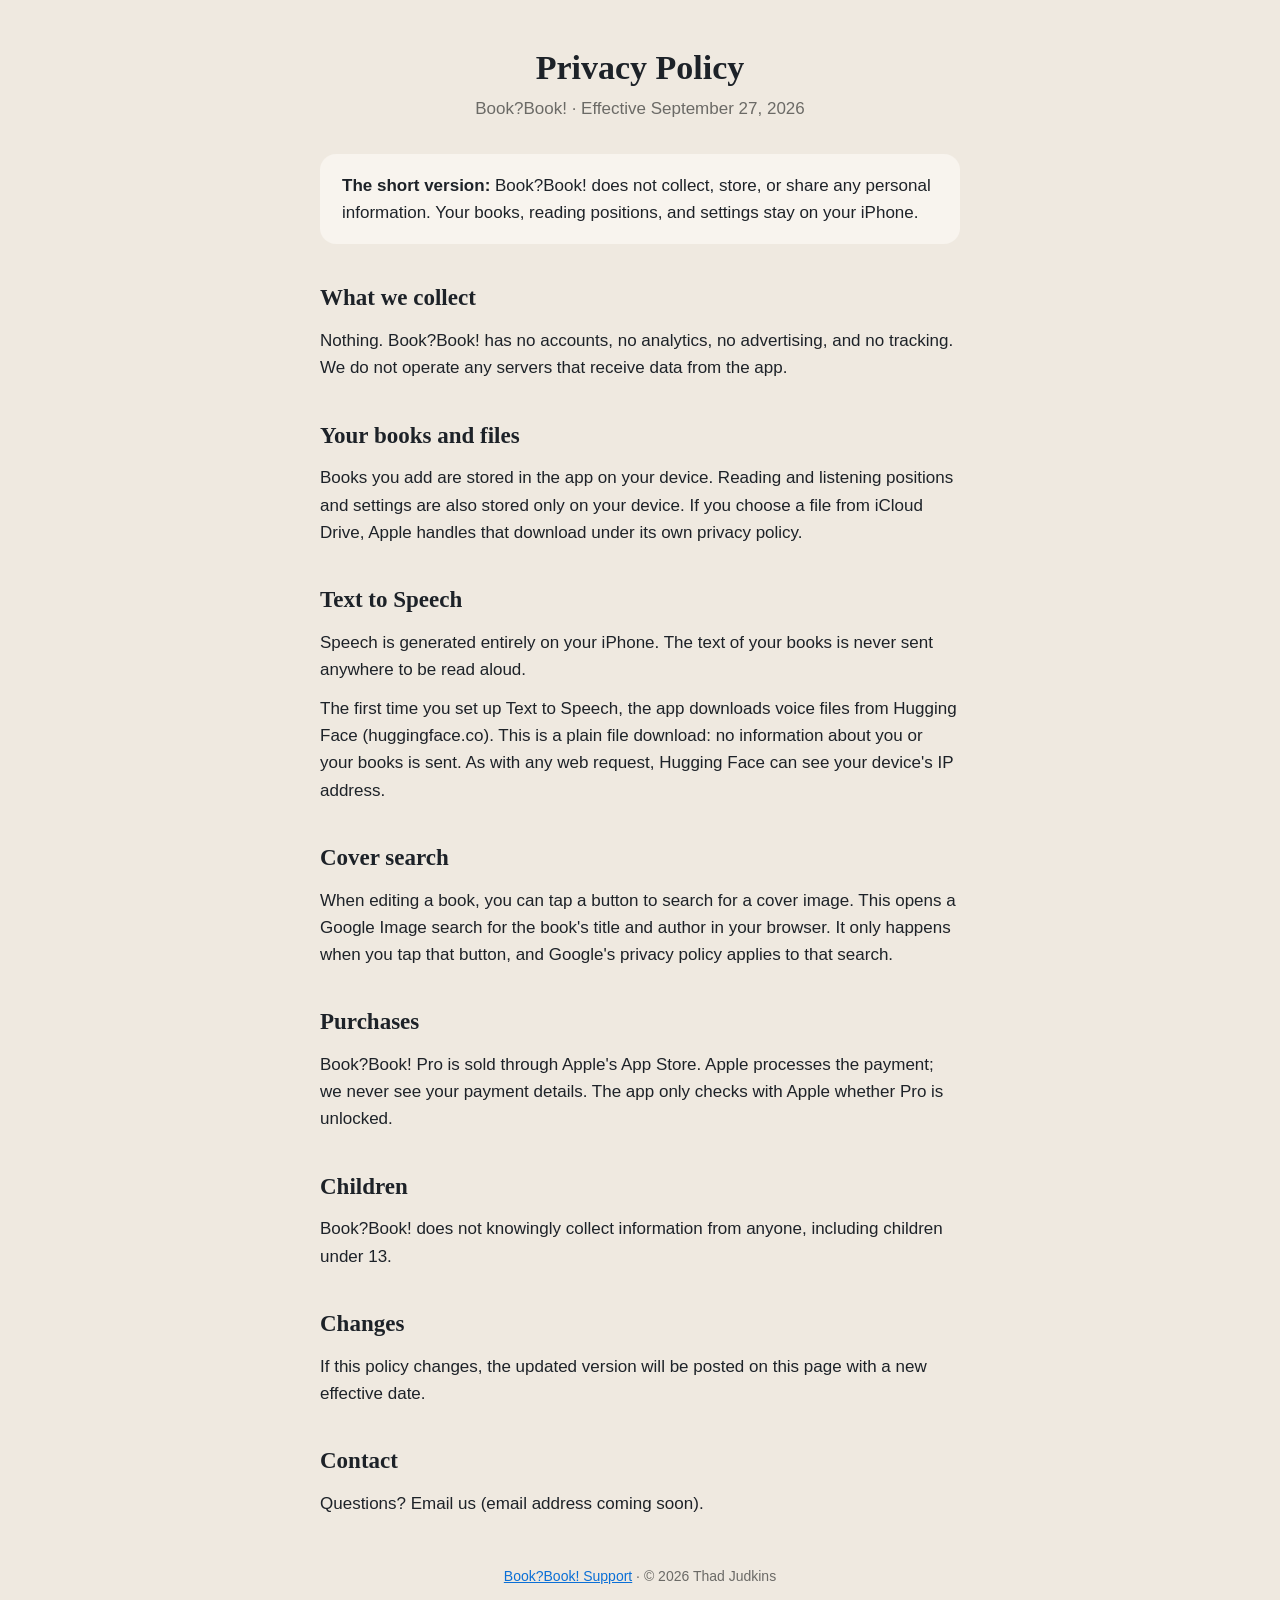
==== privacy.html @ 7fc7e23e "Add Book?Book! support page and privacy policy Co-Authored-By: Claude Opus 5.5 <noreply@anthropic.co" ====
<!DOCTYPE html>
<html lang="en">
<head>
  <meta charset="utf-8">
  <meta name="viewport" content="width=device-width, initial-scale=1">
  <title>Book?Book! Privacy Policy</title>
  <meta name="description" content="Privacy policy for the Book?Book! iPhone app.">
  <link rel="stylesheet" href="style.css">
</head>
<body>
<main>
  <header>
    <h1>Privacy Policy</h1>
    <p class="sub">Book?Book! &middot; Effective September 27, 2026</p>
  </header>

  <div class="card">
    <strong>The short version:</strong> Book?Book! does not collect, store, or share any personal information. Your books, reading positions, and settings stay on your iPhone.
  </div>

  <h2>What we collect</h2>
  <p>Nothing. Book?Book! has no accounts, no analytics, no advertising, and no tracking. We do not operate any servers that receive data from the app.</p>

  <h2>Your books and files</h2>
  <p>Books you add are stored in the app on your device. Reading and listening positions and settings are also stored only on your device. If you choose a file from iCloud Drive, Apple handles that download under its own privacy policy.</p>

  <h2>Text to Speech</h2>
  <p>Speech is generated entirely on your iPhone. The text of your books is never sent anywhere to be read aloud.</p>
  <p>The first time you set up Text to Speech, the app downloads voice files from Hugging Face (huggingface.co). This is a plain file download: no information about you or your books is sent. As with any web request, Hugging Face can see your device's IP address.</p>

  <h2>Cover search</h2>
  <p>When editing a book, you can tap a button to search for a cover image. This opens a Google Image search for the book's title and author in your browser. It only happens when you tap that button, and Google's privacy policy applies to that search.</p>

  <h2>Purchases</h2>
  <p>Book?Book! Pro is sold through Apple's App Store. Apple processes the payment; we never see your payment details. The app only checks with Apple whether Pro is unlocked.</p>

  <h2>Children</h2>
  <p>Book?Book! does not knowingly collect information from anyone, including children under 13.</p>

  <h2>Changes</h2>
  <p>If this policy changes, the updated version will be posted on this page with a new effective date.</p>

  <h2>Contact</h2>
  <p>Questions? Email us (email address coming soon).</p>

  <footer><a href="index.html">Book?Book! Support</a> &middot; &copy; 2026 Thad Judkins</footer>
</main>
</body>
</html>
---- style.css ----
:root {
  --bg: #efe9e0;
  --text: #1d2228;
  --muted: #6b6a66;
  --accent: #d87a62;
  --link: #0a6fd6;
  --card: #f8f4ee;
}
@media (prefers-color-scheme: dark) {
  :root {
    --bg: #1b1c1e;
    --text: #ece8e1;
    --muted: #a39f98;
    --link: #5aa9ff;
    --card: #25272a;
  }
}
* { box-sizing: border-box; }
body {
  margin: 0;
  background: var(--bg);
  color: var(--text);
  font: 17px/1.6 -apple-system, BlinkMacSystemFont, "Segoe UI", Helvetica, Arial, sans-serif;
}
main { max-width: 680px; margin: 0 auto; padding: 48px 20px 64px; }
header { text-align: center; margin-bottom: 32px; }
.badge {
  width: 64px; height: 64px; border-radius: 50%;
  background: var(--accent); color: #fff;
  display: inline-flex; align-items: center; justify-content: center;
  font-size: 30px; margin-bottom: 12px;
}
h1 { font-family: Georgia, "Times New Roman", serif; font-size: 34px; line-height: 1.2; margin: 0 0 6px; }
h2 { font-family: Georgia, "Times New Roman", serif; font-size: 23px; margin: 36px 0 10px; }
h3 { font-size: 17px; margin: 22px 0 4px; }
p, li { margin: 0 0 12px; }
.sub { color: var(--muted); margin: 0; }
.card { background: var(--card); border-radius: 16px; padding: 18px 22px; margin: 20px 0; }
a { color: var(--link); }
footer { color: var(--muted); font-size: 14px; text-align: center; margin-top: 48px; }
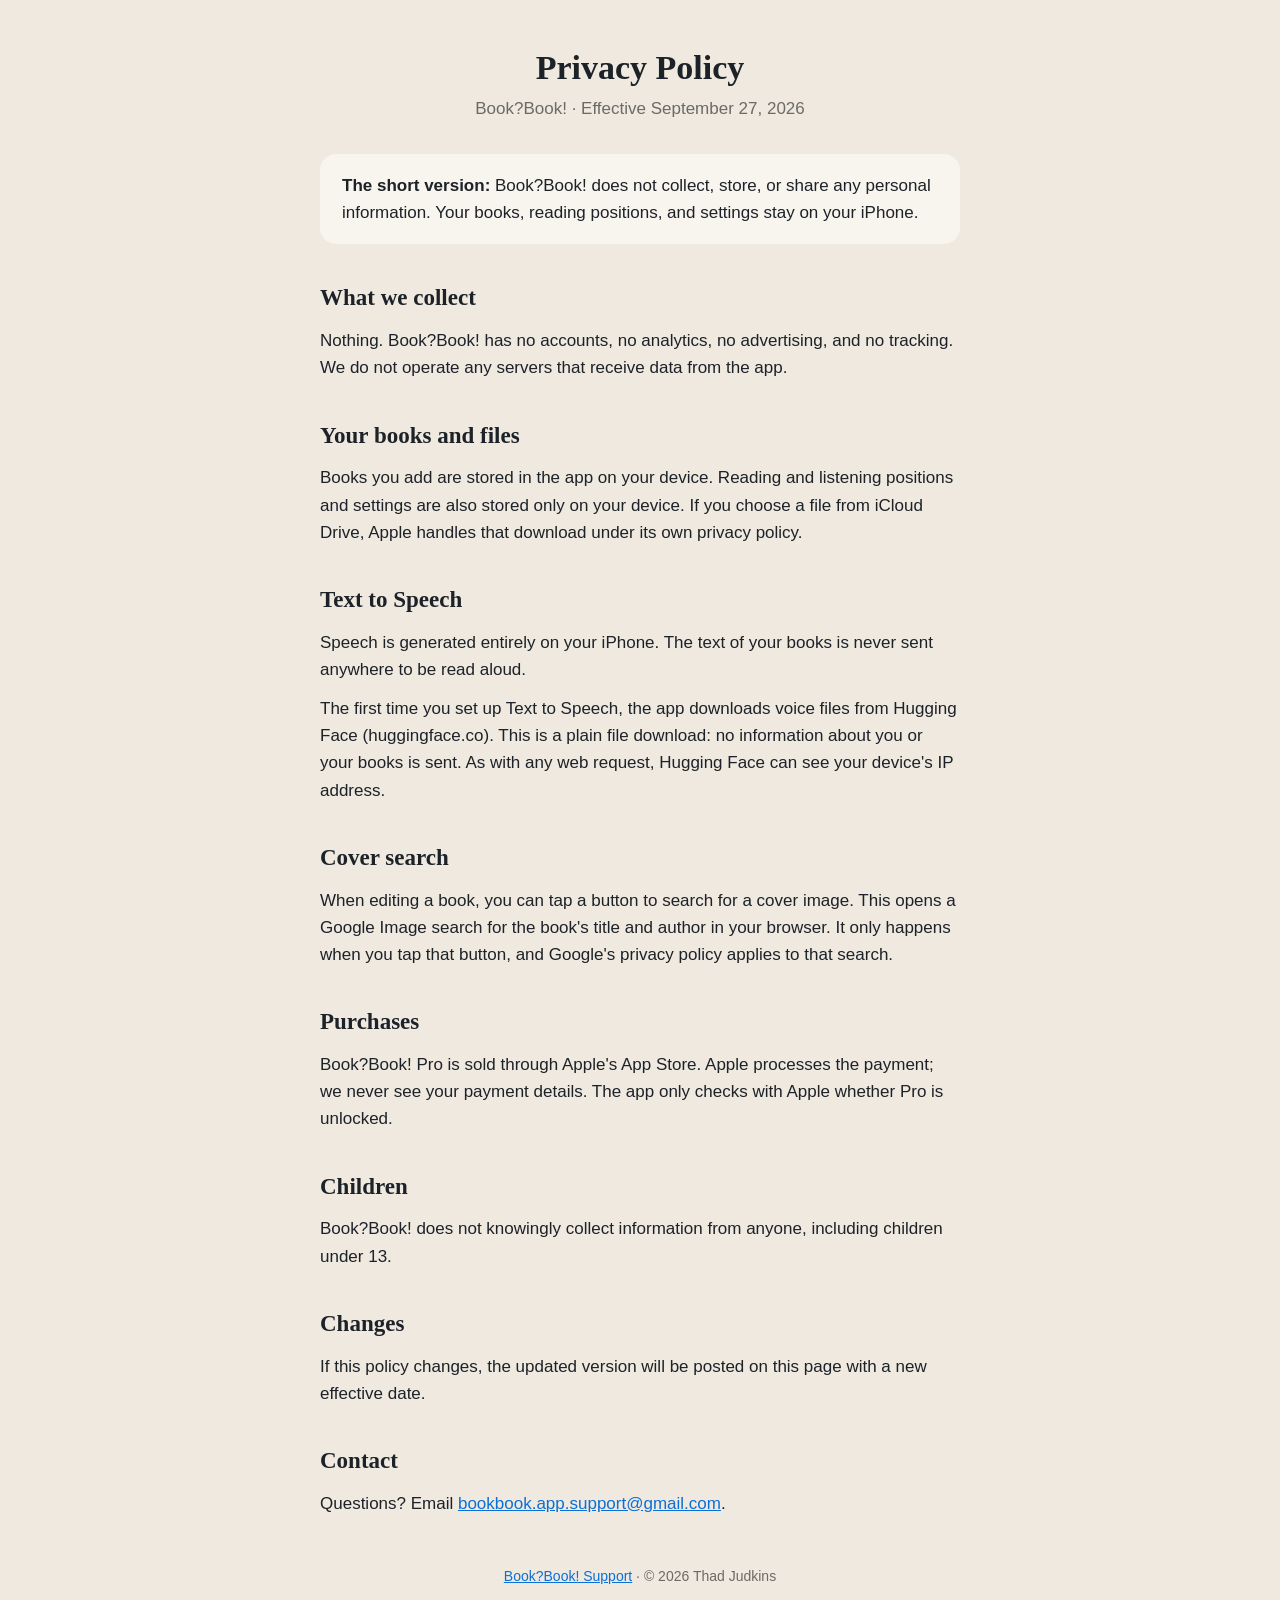
==== commit 9af5ce4a: "Add support email Co-Authored-By: Claude Opus 5.5 <noreply@anthropic.com>" ====
--- a/privacy.html
+++ b/privacy.html
@@ -41,7 +41,7 @@
   <p>If this policy changes, the updated version will be posted on this page with a new effective date.</p>
 
   <h2>Contact</h2>
-  <p>Questions? Email us (email address coming soon).</p>
+  <p>Questions? Email <a href="mailto:bookbook.app.support@gmail.com">bookbook.app.support@gmail.com</a>.</p>
 
   <footer><a href="index.html">Book?Book! Support</a> &middot; &copy; 2026 Thad Judkins</footer>
 </main>
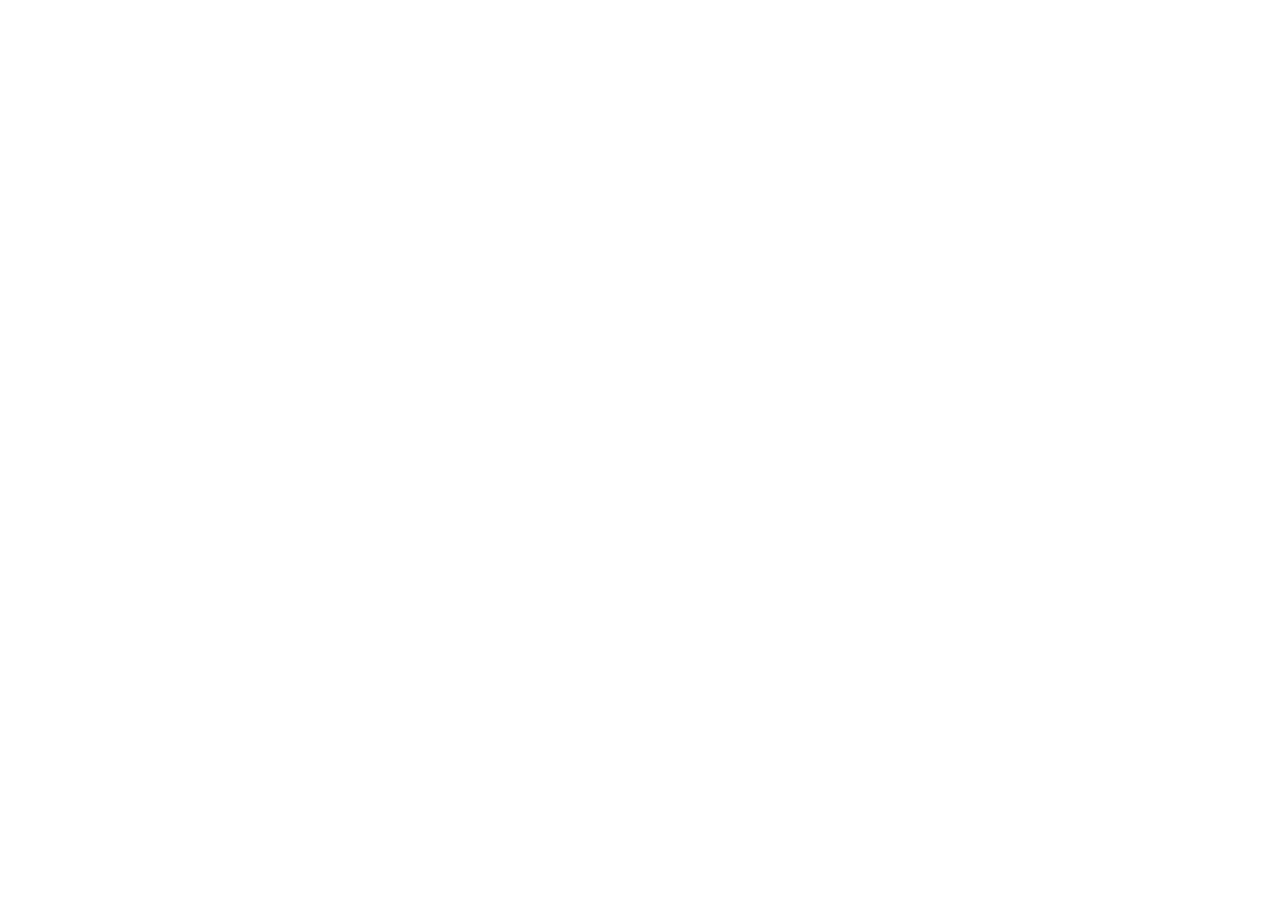
==== commit 1803d446: "Redirect to the backtothestory-support site Co-Authored-By: Claude Opus 5.5 <noreply@anthropic.com>" ====
--- a/privacy.html
+++ b/privacy.html
@@ -1,49 +1,14 @@
 <!DOCTYPE html>
 <html lang="en">
 <head>
-  <meta charset="utf-8">
-  <meta name="viewport" content="width=device-width, initial-scale=1">
-  <title>Book?Book! Privacy Policy</title>
-  <meta name="description" content="Privacy policy for the Book?Book! iPhone app.">
-  <link rel="stylesheet" href="style.css">
+<meta charset="utf-8">
+<meta name="viewport" content="width=device-width, initial-scale=1">
+<title>Back to the Story Privacy Policy</title>
+<link rel="canonical" href="https://thadjudkins.github.io/backtothestory-support/privacy.html">
+<meta http-equiv="refresh" content="0; url=https://thadjudkins.github.io/backtothestory-support/privacy.html">
+<script>location.replace("https://thadjudkins.github.io/backtothestory-support/privacy.html" + location.hash);</script>
 </head>
 <body>
-<main>
-  <header>
-    <h1>Privacy Policy</h1>
-    <p class="sub">Book?Book! &middot; Effective September 27, 2026</p>
-  </header>
-
-  <div class="card">
-    <strong>The short version:</strong> Book?Book! does not collect, store, or share any personal information. Your books, reading positions, and settings stay on your iPhone.
-  </div>
-
-  <h2>What we collect</h2>
-  <p>Nothing. Book?Book! has no accounts, no analytics, no advertising, and no tracking. We do not operate any servers that receive data from the app.</p>
-
-  <h2>Your books and files</h2>
-  <p>Books you add are stored in the app on your device. Reading and listening positions and settings are also stored only on your device. If you choose a file from iCloud Drive, Apple handles that download under its own privacy policy.</p>
-
-  <h2>Text to Speech</h2>
-  <p>Speech is generated entirely on your iPhone. The text of your books is never sent anywhere to be read aloud.</p>
-  <p>The first time you set up Text to Speech, the app downloads voice files from Hugging Face (huggingface.co). This is a plain file download: no information about you or your books is sent. As with any web request, Hugging Face can see your device's IP address.</p>
-
-  <h2>Cover search</h2>
-  <p>When editing a book, you can tap a button to search for a cover image. This opens a Google Image search for the book's title and author in your browser. It only happens when you tap that button, and Google's privacy policy applies to that search.</p>
-
-  <h2>Purchases</h2>
-  <p>Book?Book! Pro is sold through Apple's App Store. Apple processes the payment; we never see your payment details. The app only checks with Apple whether Pro is unlocked.</p>
-
-  <h2>Children</h2>
-  <p>Book?Book! does not knowingly collect information from anyone, including children under 13.</p>
-
-  <h2>Changes</h2>
-  <p>If this policy changes, the updated version will be posted on this page with a new effective date.</p>
-
-  <h2>Contact</h2>
-  <p>Questions? Email <a href="mailto:bookbook.app.support@gmail.com">bookbook.app.support@gmail.com</a>.</p>
-
-  <footer><a href="index.html">Book?Book! Support</a> &middot; &copy; 2026 Thad Judkins</footer>
-</main>
+<p>This page has moved to <a href="https://thadjudkins.github.io/backtothestory-support/privacy.html">https://thadjudkins.github.io/backtothestory-support/privacy.html</a>.</p>
 </body>
 </html>
